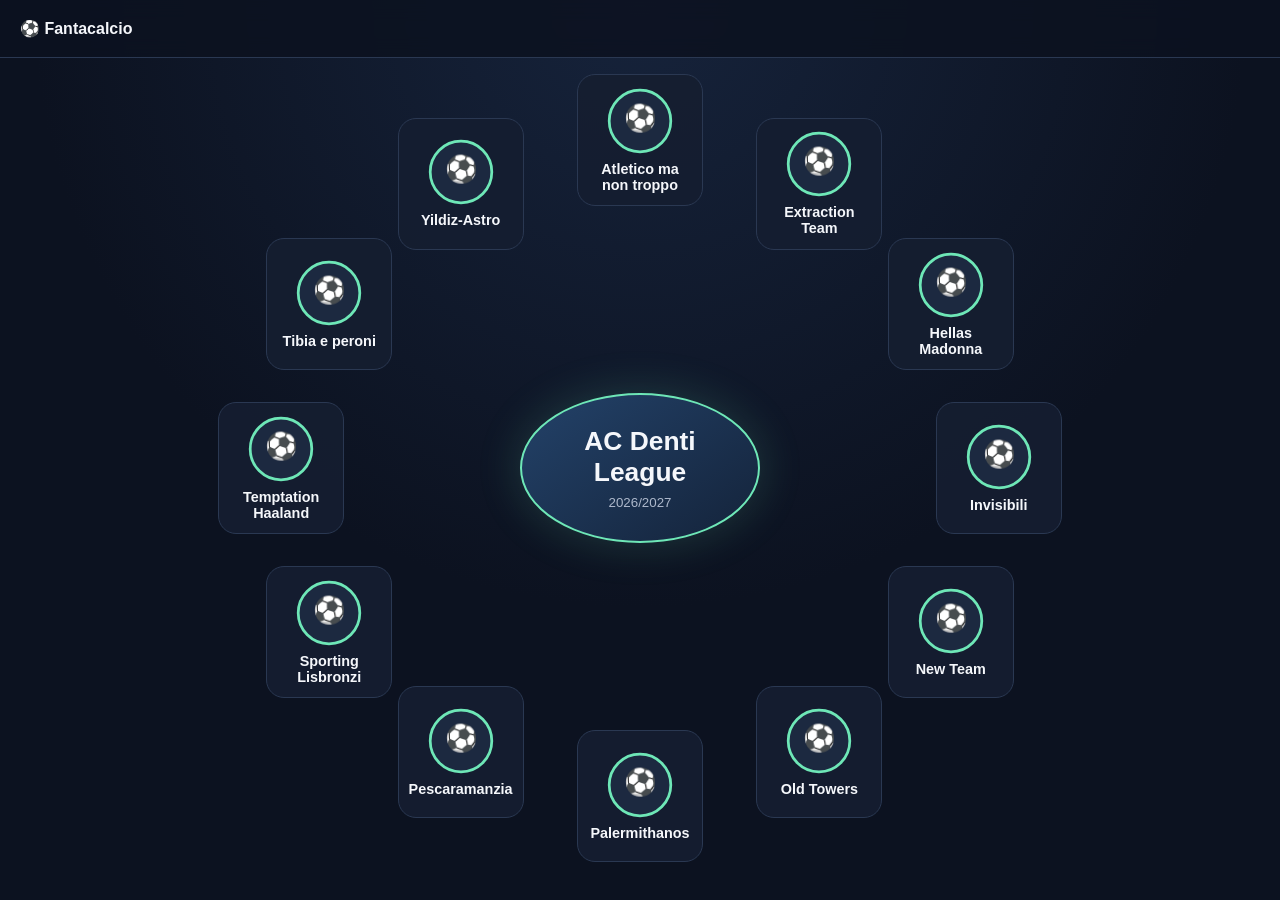
==== docs/index.html @ 5feabe35 "Prima versione Fantacalcio" ====
<!doctype html>
<html lang="it">
<head>
  <meta charset="utf-8">
  <meta name="viewport" content="width=device-width, initial-scale=1">
  <title>Fantacalcio</title>
  <link rel="stylesheet" href="assets/style.css">
</head>
<body data-page="home">
  <header class="topbar"><a href="index.html" class="brand">⚽ Fantacalcio</a></header>
  <main>
    <section id="empty-state" class="empty hidden"></section>
    <section id="radial-home" class="radial-home">
      <a id="league-center" class="league-center" href="league.html">
        <span id="league-name">La Mia Lega</span>
        <small id="season-name"></small>
      </a>
      <div id="radial-teams"></div>
    </section>
  </main>
  <script src="assets/app.js"></script>
</body>
</html>
---- docs/assets/style.css ----
:root {
  --bg: #0c1220;
  --panel: #151e30;
  --panel2: #1c2940;
  --text: #f5f7fb;
  --muted: #aeb9cc;
  --accent: #6ee7b7;
  --line: #2a3852;
  --gold: #f7c948;
}
* { box-sizing: border-box; }
html { scroll-behavior: smooth; }
body {
  margin: 0;
  font-family: Arial, Helvetica, sans-serif;
  background: radial-gradient(circle at top, #16233b 0, var(--bg) 55%);
  color: var(--text);
  min-height: 100vh;
}
a { color: inherit; text-decoration: none; }
.topbar {
  min-height: 58px;
  padding: 12px 20px;
  display: flex;
  align-items: center;
  gap: 18px;
  justify-content: space-between;
  border-bottom: 1px solid var(--line);
  background: rgba(12,18,32,.86);
  position: sticky;
  top: 0;
  backdrop-filter: blur(10px);
  z-index: 20;
}
.brand { font-weight: 800; }
.container { max-width: 1180px; margin: 0 auto; padding: 28px 18px 60px; }
.hero { text-align: center; margin: 10px 0 24px; }
.hero h1 { font-size: clamp(2rem, 5vw, 4rem); margin: 0; }
.hero p, .team-hero p { color: var(--muted); }
.section-nav {
  display: flex; flex-wrap: wrap; gap: 10px; justify-content: center; margin-bottom: 28px;
}
.section-nav a {
  background: var(--panel2); border: 1px solid var(--line); border-radius: 999px;
  padding: 10px 16px;
}
.panel {
  background: rgba(21,30,48,.94);
  border: 1px solid var(--line);
  border-radius: 18px;
  padding: 18px;
  margin: 18px 0;
  box-shadow: 0 12px 34px rgba(0,0,0,.18);
}
.panel h2 { margin-top: 0; }
.panel h3 { margin-top: 28px; }
.table-wrap { overflow-x: auto; }
table { width: 100%; border-collapse: collapse; min-width: 620px; }
th, td { padding: 11px 10px; border-bottom: 1px solid var(--line); text-align: center; }
th { color: var(--muted); font-size: .9rem; }
td.team-cell { text-align: left; font-weight: 700; }
.small-logo { width: 30px; height: 30px; object-fit: contain; vertical-align: middle; margin-right: 8px; }
.big-logo { width: 130px; height: 130px; object-fit: contain; }
.team-hero {
  display: flex; gap: 24px; align-items: center;
  background: rgba(21,30,48,.84); border: 1px solid var(--line);
  border-radius: 20px; padding: 20px;
}
.team-hero h1 { margin: 0; font-size: clamp(2rem,5vw,3.4rem); }
.two-cols { display: grid; grid-template-columns: 1fr 1fr; gap: 18px; }
.cards { display: grid; grid-template-columns: repeat(auto-fit,minmax(230px,1fr)); gap: 14px; }
.card {
  background: var(--panel2); border: 1px solid var(--line); border-radius: 14px;
  padding: 16px;
}
.card h3, .card p { margin: 5px 0; }
.card-logo { width: 60px; height: 60px; object-fit: contain; }
.round { margin: 18px 0 26px; }
.round h3 { color: var(--accent); }
.match {
  display: grid; grid-template-columns: 1fr auto 1fr;
  gap: 10px; align-items: center;
  padding: 12px 0; border-bottom: 1px solid var(--line);
}
.match .home { text-align: right; }
.match .away { text-align: left; }
.score {
  font-weight: 900; font-size: 1.1rem; padding: 6px 10px;
  background: #0b1323; border-radius: 9px;
}
.match-details { grid-column: 1 / -1; color: var(--muted); font-size: .9rem; text-align: center; }
.ranking-row {
  display: grid; grid-template-columns: 42px 1fr auto; gap: 8px;
  padding: 10px 0; border-bottom: 1px solid var(--line); align-items: center;
}
.medal { font-size: 1.2rem; text-align: center; }
.muted { color: var(--muted); }
.empty { max-width: 650px; margin: 80px auto; padding: 24px; text-align: center; }
.hidden { display: none !important; }

/* Home a raggiera */
.radial-home {
  width: min(920px, 96vw);
  height: min(820px, calc(100vh - 70px));
  min-height: 650px;
  margin: 0 auto;
  position: relative;
}
.league-center {
  position: absolute; left: 50%; top: 50%; transform: translate(-50%,-50%);
  width: 240px; min-height: 150px; border-radius: 50%;
  display: flex; flex-direction: column; align-items: center; justify-content: center;
  text-align: center; padding: 22px;
  background: linear-gradient(145deg,#234269,#14233a);
  border: 2px solid var(--accent);
  box-shadow: 0 0 45px rgba(110,231,183,.18);
  z-index: 3;
}
.league-center span { font-size: 1.65rem; font-weight: 900; }
.league-center small { margin-top: 7px; color: var(--muted); }
.radial-team {
  width: 126px; min-height: 132px;
  position: absolute;
  transform: translate(-50%,-50%);
  display: flex; flex-direction: column; align-items: center; justify-content: center;
  text-align: center;
  border-radius: 18px; padding: 9px;
  background: rgba(21,30,48,.92); border: 1px solid var(--line);
  transition: transform .18s ease, border-color .18s ease;
}
.radial-team:hover { transform: translate(-50%,-50%) scale(1.07); border-color: var(--accent); }
.radial-team img { width: 66px; height: 66px; object-fit: contain; margin-bottom: 7px; }
.radial-team span { font-size: .9rem; font-weight: 800; }

@media (max-width: 720px) {
  .radial-home { height: auto; min-height: 0; padding: 28px 14px; display: flex; flex-direction: column; }
  .league-center { position: static; transform: none; margin: 10px auto 26px; border-radius: 24px; width: min(100%, 320px); }
  #radial-teams { display: grid; grid-template-columns: repeat(2,1fr); gap: 12px; }
  .radial-team { position: static !important; transform: none !important; width: auto; min-height: 128px; }
  .two-cols { grid-template-columns: 1fr; }
  .team-hero { flex-direction: column; text-align: center; }
}
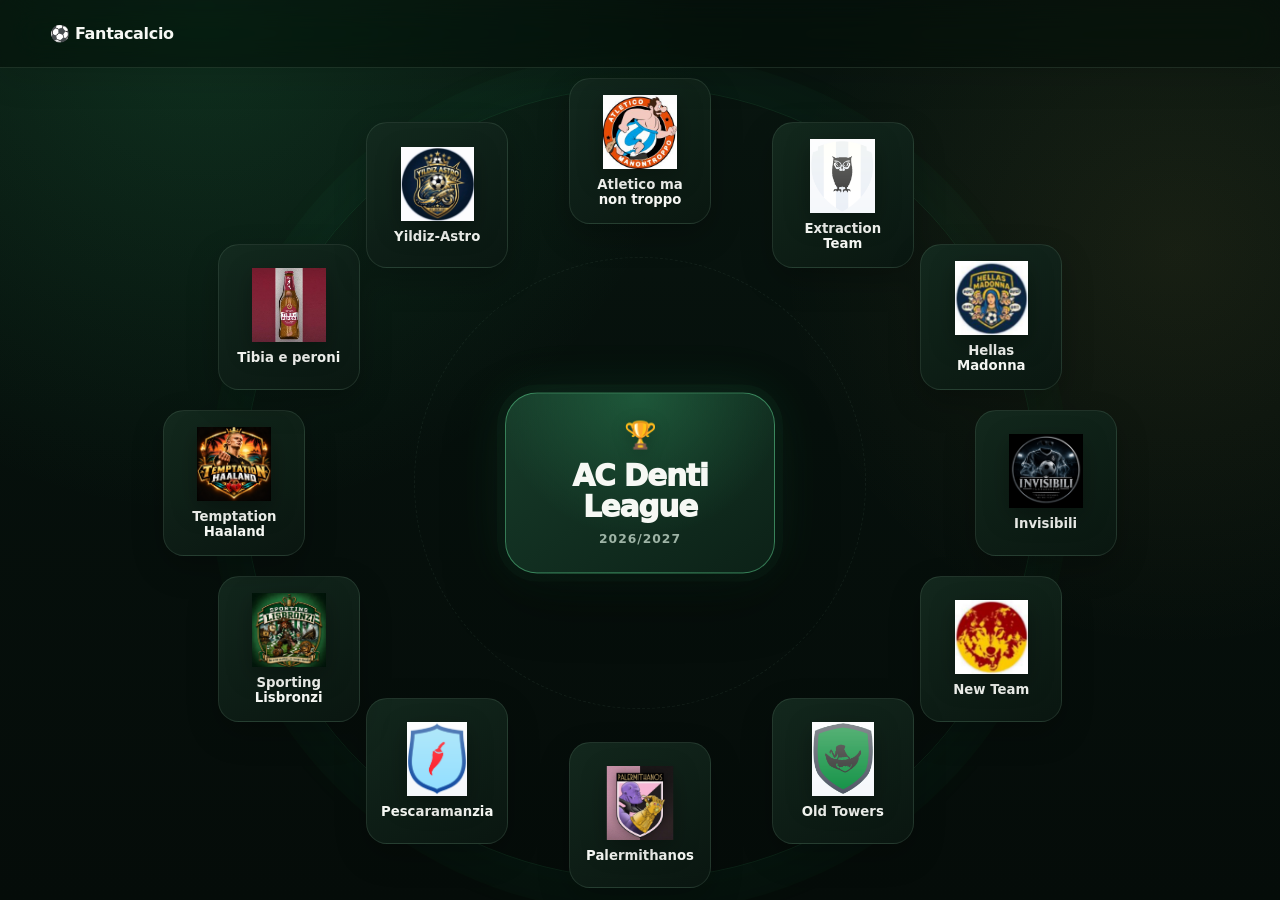
==== commit 29a41669: "Aggiornamento fantacalcio 2026-09-09 10:14" ====
--- a/docs/index.html
+++ b/docs/index.html
@@ -3,6 +3,7 @@
 <head>
   <meta charset="utf-8">
   <meta name="viewport" content="width=device-width, initial-scale=1">
+  <meta name="theme-color" content="#07110d">
   <title>Fantacalcio</title>
   <link rel="stylesheet" href="assets/style.css">
 </head>
--- a/docs/assets/style.css
+++ b/docs/assets/style.css
@@ -1,142 +1,608 @@
 :root {
-  --bg: #0c1220;
-  --panel: #151e30;
-  --panel2: #1c2940;
-  --text: #f5f7fb;
-  --muted: #aeb9cc;
-  --accent: #6ee7b7;
-  --line: #2a3852;
-  --gold: #f7c948;
-}
+  --bg: #07110d;
+  --bg-soft: #0b1712;
+  --panel: rgba(13, 27, 21, .90);
+  --panel-solid: #0f2018;
+  --panel2: #14291f;
+  --panel3: #193326;
+  --text: #f6f8f4;
+  --muted: #9db1a4;
+  --accent: #45e38d;
+  --accent-strong: #25c86f;
+  --accent-soft: rgba(69, 227, 141, .12);
+  --line: rgba(164, 206, 179, .14);
+  --line-strong: rgba(164, 206, 179, .25);
+  --gold: #f3c85b;
+  --silver: #c6d1cd;
+  --bronze: #c98b59;
+  --danger: #ff7777;
+  --radius: 22px;
+  --shadow: 0 24px 70px rgba(0, 0, 0, .28);
+}
+
 * { box-sizing: border-box; }
-html { scroll-behavior: smooth; }
+html { scroll-behavior: smooth; scroll-padding-top: 92px; }
 body {
   margin: 0;
-  font-family: Arial, Helvetica, sans-serif;
-  background: radial-gradient(circle at top, #16233b 0, var(--bg) 55%);
+  min-height: 100vh;
+  font-family: Inter, ui-sans-serif, system-ui, -apple-system, BlinkMacSystemFont, "Segoe UI", sans-serif;
   color: var(--text);
-  min-height: 100vh;
-}
+  background:
+    radial-gradient(circle at 16% 2%, rgba(46, 171, 101, .18), transparent 31rem),
+    radial-gradient(circle at 92% 28%, rgba(243, 200, 91, .07), transparent 25rem),
+    linear-gradient(180deg, #091610 0%, #06100c 46%, #050c09 100%);
+  overflow-x: hidden;
+}
+body::before {
+  content: "";
+  position: fixed;
+  inset: 0;
+  z-index: -1;
+  pointer-events: none;
+  opacity: .34;
+  background-image:
+    linear-gradient(rgba(255,255,255,.015) 1px, transparent 1px),
+    linear-gradient(90deg, rgba(255,255,255,.015) 1px, transparent 1px);
+  background-size: 42px 42px;
+  mask-image: linear-gradient(to bottom, #000, transparent 78%);
+}
+
 a { color: inherit; text-decoration: none; }
+a, button { -webkit-tap-highlight-color: transparent; }
+
 .topbar {
-  min-height: 58px;
-  padding: 12px 20px;
+  min-height: 68px;
+  padding: 12px max(18px, calc((100vw - 1180px) / 2));
   display: flex;
   align-items: center;
   gap: 18px;
   justify-content: space-between;
   border-bottom: 1px solid var(--line);
-  background: rgba(12,18,32,.86);
+  background: rgba(5, 13, 9, .76);
   position: sticky;
   top: 0;
-  backdrop-filter: blur(10px);
+  backdrop-filter: blur(18px) saturate(125%);
+  -webkit-backdrop-filter: blur(18px) saturate(125%);
   z-index: 20;
-}
-.brand { font-weight: 800; }
-.container { max-width: 1180px; margin: 0 auto; padding: 28px 18px 60px; }
-.hero { text-align: center; margin: 10px 0 24px; }
-.hero h1 { font-size: clamp(2rem, 5vw, 4rem); margin: 0; }
+  box-shadow: 0 10px 35px rgba(0,0,0,.12);
+}
+.brand {
+  display: inline-flex;
+  align-items: center;
+  gap: 9px;
+  font-weight: 900;
+  letter-spacing: -.02em;
+}
+.brand::first-letter { color: var(--accent); }
+.topbar > strong,
+.topbar > a:not(.brand) {
+  color: var(--muted);
+  font-size: .9rem;
+  font-weight: 750;
+}
+.topbar a { transition: color .18s ease, transform .18s ease; }
+.topbar a:hover { color: var(--accent); }
+
+.container { max-width: 1180px; margin: 0 auto; padding: 38px 18px 74px; }
+.hero {
+  text-align: center;
+  margin: 4px auto 28px;
+  padding: 26px 14px 12px;
+}
+.hero::before {
+  content: "CAMPIONATO";
+  display: inline-flex;
+  padding: 7px 11px;
+  margin-bottom: 12px;
+  border: 1px solid rgba(69,227,141,.26);
+  border-radius: 999px;
+  background: var(--accent-soft);
+  color: #8df0b9;
+  font-size: .68rem;
+  font-weight: 900;
+  letter-spacing: .18em;
+}
+.hero h1 {
+  font-size: clamp(2.35rem, 6vw, 4.7rem);
+  line-height: .98;
+  letter-spacing: -.055em;
+  margin: 0;
+  text-wrap: balance;
+}
 .hero p, .team-hero p { color: var(--muted); }
+.hero p { margin: 12px 0 0; font-weight: 650; }
+
 .section-nav {
-  display: flex; flex-wrap: wrap; gap: 10px; justify-content: center; margin-bottom: 28px;
+  position: sticky;
+  top: 82px;
+  z-index: 10;
+  width: fit-content;
+  max-width: 100%;
+  margin: 0 auto 30px;
+  padding: 7px;
+  display: flex;
+  flex-wrap: wrap;
+  gap: 5px;
+  justify-content: center;
+  border: 1px solid var(--line);
+  border-radius: 999px;
+  background: rgba(9, 22, 16, .82);
+  backdrop-filter: blur(14px);
+  -webkit-backdrop-filter: blur(14px);
+  box-shadow: 0 14px 38px rgba(0,0,0,.18);
 }
 .section-nav a {
-  background: var(--panel2); border: 1px solid var(--line); border-radius: 999px;
-  padding: 10px 16px;
-}
+  padding: 9px 14px;
+  border-radius: 999px;
+  color: var(--muted);
+  font-size: .86rem;
+  font-weight: 800;
+  transition: background .18s ease, color .18s ease, transform .18s ease;
+}
+.section-nav a:hover {
+  color: var(--text);
+  background: var(--panel3);
+  transform: translateY(-1px);
+}
+
 .panel {
-  background: rgba(21,30,48,.94);
+  position: relative;
+  overflow: hidden;
+  background: linear-gradient(145deg, rgba(18, 37, 28, .93), rgba(10, 23, 17, .95));
+  border: 1px solid var(--line);
+  border-radius: var(--radius);
+  padding: clamp(18px, 3vw, 28px);
+  margin: 20px 0;
+  box-shadow: var(--shadow);
+}
+.panel::before {
+  content: "";
+  position: absolute;
+  inset: 0 auto auto 0;
+  width: 100%;
+  height: 1px;
+  background: linear-gradient(90deg, transparent, rgba(69,227,141,.38), transparent);
+  opacity: .65;
+}
+.panel h2 {
+  margin: 0 0 20px;
+  font-size: clamp(1.25rem, 2vw, 1.55rem);
+  letter-spacing: -.025em;
+}
+.panel h3 { margin-top: 30px; letter-spacing: -.015em; }
+
+.table-wrap {
+  overflow-x: auto;
+  border: 1px solid var(--line);
+  border-radius: 16px;
+  background: rgba(4, 13, 9, .25);
+  scrollbar-color: var(--panel3) transparent;
+}
+table { width: 100%; border-collapse: collapse; min-width: 650px; }
+th, td {
+  padding: 13px 11px;
+  border-bottom: 1px solid var(--line);
+  text-align: center;
+  vertical-align: middle;
+}
+thead { background: rgba(255,255,255,.025); }
+th {
+  color: #81978a;
+  font-size: .72rem;
+  font-weight: 900;
+  letter-spacing: .08em;
+  text-transform: uppercase;
+}
+tbody tr { transition: background .18s ease; }
+tbody tr:last-child td { border-bottom: 0; }
+tbody tr:hover { background: rgba(69,227,141,.045); }
+td.team-cell { text-align: left; font-weight: 800; }
+td.team-cell a { transition: color .18s ease; }
+td.team-cell a:hover { color: var(--accent); }
+#standings-table tbody tr:nth-child(1) { background: linear-gradient(90deg, rgba(243,200,91,.10), transparent 56%); }
+#standings-table tbody tr:nth-child(1) td:first-child strong { color: var(--gold); }
+#standings-table tbody tr:nth-child(2) td:first-child strong { color: var(--silver); }
+#standings-table tbody tr:nth-child(3) td:first-child strong { color: var(--bronze); }
+#standings-table td:last-child strong {
+  display: inline-grid;
+  min-width: 34px;
+  min-height: 34px;
+  place-items: center;
+  border-radius: 10px;
+  background: rgba(69,227,141,.10);
+  color: #8ff2ba;
+}
+.small-logo {
+  width: 32px;
+  height: 32px;
+  object-fit: contain;
+  vertical-align: middle;
+  margin-right: 9px;
+  filter: drop-shadow(0 4px 8px rgba(0,0,0,.22));
+}
+.big-logo {
+  width: 142px;
+  height: 142px;
+  object-fit: contain;
+  filter: drop-shadow(0 14px 24px rgba(0,0,0,.35));
+}
+
+.team-hero {
+  position: relative;
+  overflow: hidden;
+  display: flex;
+  gap: 30px;
+  align-items: center;
+  min-height: 215px;
+  background:
+    radial-gradient(circle at 10% 30%, rgba(69,227,141,.14), transparent 22rem),
+    linear-gradient(135deg, rgba(20,43,31,.96), rgba(8,19,14,.96));
+  border: 1px solid var(--line-strong);
+  border-radius: 28px;
+  padding: clamp(24px, 4vw, 38px);
+  box-shadow: var(--shadow);
+}
+.team-hero::after {
+  content: "";
+  position: absolute;
+  width: 280px;
+  height: 280px;
+  right: -115px;
+  top: -145px;
+  border: 1px solid rgba(69,227,141,.16);
+  border-radius: 50%;
+  box-shadow: 0 0 0 34px rgba(69,227,141,.025), 0 0 0 72px rgba(69,227,141,.02);
+}
+.team-hero > * { position: relative; z-index: 1; }
+.team-hero h1 {
+  margin: 0 0 9px;
+  font-size: clamp(2.2rem, 5vw, 4rem);
+  line-height: .98;
+  letter-spacing: -.05em;
+}
+.team-hero p { margin: 7px 0; font-weight: 650; }
+.team-hero p:first-of-type::before { content: "👤 "; }
+.team-hero p:last-of-type::before { content: "📅 "; }
+
+.two-cols { display: grid; grid-template-columns: 1fr 1fr; gap: 20px; }
+.cards { display: grid; grid-template-columns: repeat(auto-fit,minmax(230px,1fr)); gap: 14px; }
+.card {
+  position: relative;
+  overflow: hidden;
+  min-height: 142px;
+  background: linear-gradient(150deg, rgba(26, 52, 39, .92), rgba(16, 34, 25, .94));
   border: 1px solid var(--line);
   border-radius: 18px;
   padding: 18px;
-  margin: 18px 0;
-  box-shadow: 0 12px 34px rgba(0,0,0,.18);
-}
-.panel h2 { margin-top: 0; }
-.panel h3 { margin-top: 28px; }
-.table-wrap { overflow-x: auto; }
-table { width: 100%; border-collapse: collapse; min-width: 620px; }
-th, td { padding: 11px 10px; border-bottom: 1px solid var(--line); text-align: center; }
-th { color: var(--muted); font-size: .9rem; }
-td.team-cell { text-align: left; font-weight: 700; }
-.small-logo { width: 30px; height: 30px; object-fit: contain; vertical-align: middle; margin-right: 8px; }
-.big-logo { width: 130px; height: 130px; object-fit: contain; }
-.team-hero {
-  display: flex; gap: 24px; align-items: center;
-  background: rgba(21,30,48,.84); border: 1px solid var(--line);
-  border-radius: 20px; padding: 20px;
-}
-.team-hero h1 { margin: 0; font-size: clamp(2rem,5vw,3.4rem); }
-.two-cols { display: grid; grid-template-columns: 1fr 1fr; gap: 18px; }
-.cards { display: grid; grid-template-columns: repeat(auto-fit,minmax(230px,1fr)); gap: 14px; }
-.card {
-  background: var(--panel2); border: 1px solid var(--line); border-radius: 14px;
-  padding: 16px;
-}
-.card h3, .card p { margin: 5px 0; }
-.card-logo { width: 60px; height: 60px; object-fit: contain; }
-.round { margin: 18px 0 26px; }
-.round h3 { color: var(--accent); }
+  transition: transform .2s ease, border-color .2s ease, box-shadow .2s ease;
+}
+a.card:hover {
+  transform: translateY(-4px);
+  border-color: rgba(69,227,141,.35);
+  box-shadow: 0 16px 34px rgba(0,0,0,.24);
+}
+.card h3 { margin: 8px 0 5px; }
+.card p { margin: 5px 0; }
+.card-logo {
+  width: 60px;
+  height: 60px;
+  object-fit: contain;
+  filter: drop-shadow(0 8px 12px rgba(0,0,0,.25));
+}
+#champions-history .card {
+  padding-top: 64px;
+  text-align: center;
+  background:
+    radial-gradient(circle at 50% 0%, rgba(243,200,91,.15), transparent 55%),
+    linear-gradient(150deg, rgba(28,49,38,.94), rgba(13,29,21,.96));
+}
+#champions-history .card::before {
+  content: "🏆";
+  position: absolute;
+  top: 16px;
+  left: 50%;
+  transform: translateX(-50%);
+  font-size: 1.75rem;
+}
+#champions-history .card-logo { width: 72px; height: 72px; }
+
+.round {
+  margin: 22px 0 34px;
+  border: 1px solid var(--line);
+  border-radius: 18px;
+  overflow: hidden;
+  background: rgba(4,13,9,.22);
+}
+.round h3 {
+  margin: 0;
+  padding: 13px 16px;
+  color: #8ef1b9;
+  background: rgba(69,227,141,.065);
+  border-bottom: 1px solid var(--line);
+  font-size: .82rem;
+  letter-spacing: .09em;
+  text-transform: uppercase;
+}
 .match {
-  display: grid; grid-template-columns: 1fr auto 1fr;
-  gap: 10px; align-items: center;
-  padding: 12px 0; border-bottom: 1px solid var(--line);
-}
-.match .home { text-align: right; }
-.match .away { text-align: left; }
+  display: grid;
+  grid-template-columns: minmax(110px,1fr) auto minmax(110px,1fr);
+  gap: 12px;
+  align-items: center;
+  padding: 15px 17px;
+  border-bottom: 1px solid var(--line);
+  transition: background .18s ease;
+}
+.match:last-child { border-bottom: 0; }
+.match:hover { background: rgba(255,255,255,.018); }
+.match .home { text-align: right; font-weight: 720; }
+.match .away { text-align: left; font-weight: 720; }
+.match a:hover { color: var(--accent); }
 .score {
-  font-weight: 900; font-size: 1.1rem; padding: 6px 10px;
-  background: #0b1323; border-radius: 9px;
-}
-.match-details { grid-column: 1 / -1; color: var(--muted); font-size: .9rem; text-align: center; }
+  min-width: 76px;
+  text-align: center;
+  font-weight: 950;
+  font-size: 1.05rem;
+  padding: 8px 11px;
+  background: #06100c;
+  border: 1px solid var(--line);
+  border-radius: 11px;
+  box-shadow: inset 0 1px rgba(255,255,255,.025);
+}
+.match-details {
+  grid-column: 1 / -1;
+  color: var(--muted);
+  font-size: .82rem;
+  line-height: 1.5;
+  text-align: center;
+}
+.result-v, .result-n, .result-p {
+  display: inline-grid;
+  width: 31px;
+  height: 31px;
+  place-items: center;
+  border-radius: 9px;
+  font-size: .8rem;
+}
+.result-v { color: #90f2b9; background: rgba(69,227,141,.12); }
+.result-n { color: #f0d88d; background: rgba(243,200,91,.11); }
+.result-p { color: #ff9b9b; background: rgba(255,119,119,.10); }
+
 .ranking-row {
-  display: grid; grid-template-columns: 42px 1fr auto; gap: 8px;
-  padding: 10px 0; border-bottom: 1px solid var(--line); align-items: center;
-}
-.medal { font-size: 1.2rem; text-align: center; }
+  display: grid;
+  grid-template-columns: 44px 1fr auto;
+  gap: 10px;
+  padding: 12px 4px;
+  border-bottom: 1px solid var(--line);
+  align-items: center;
+}
+.ranking-row:last-child { border-bottom: 0; }
+.ranking-row > strong:last-child {
+  min-width: 34px;
+  text-align: center;
+  color: #8ef1b9;
+}
+.medal { font-size: 1.05rem; text-align: center; font-weight: 900; }
 .muted { color: var(--muted); }
-.empty { max-width: 650px; margin: 80px auto; padding: 24px; text-align: center; }
+.empty {
+  max-width: 650px;
+  margin: 80px auto;
+  padding: 34px;
+  text-align: center;
+  border: 1px solid var(--line);
+  border-radius: 24px;
+  background: var(--panel);
+}
 .hidden { display: none !important; }
 
 /* Home a raggiera */
+body[data-page="home"] { min-height: 100svh; }
+body[data-page="home"] .topbar {
+  background: rgba(5,13,9,.55);
+}
 .radial-home {
-  width: min(920px, 96vw);
-  height: min(820px, calc(100vh - 70px));
-  min-height: 650px;
+  width: min(1040px, 97vw);
+  height: min(890px, calc(100svh - 70px));
+  min-height: 700px;
   margin: 0 auto;
   position: relative;
 }
+.radial-home::before,
+.radial-home::after {
+  content: "";
+  position: absolute;
+  left: 50%;
+  top: 50%;
+  transform: translate(-50%,-50%);
+  border-radius: 50%;
+  pointer-events: none;
+}
+.radial-home::before {
+  width: min(79%, 790px);
+  aspect-ratio: 1;
+  border: 1px solid rgba(69,227,141,.10);
+  box-shadow: 0 0 0 34px rgba(69,227,141,.018), 0 0 80px rgba(69,227,141,.035);
+}
+.radial-home::after {
+  width: min(45%, 450px);
+  aspect-ratio: 1;
+  border: 1px dashed rgba(164,206,179,.08);
+}
 .league-center {
-  position: absolute; left: 50%; top: 50%; transform: translate(-50%,-50%);
-  width: 240px; min-height: 150px; border-radius: 50%;
-  display: flex; flex-direction: column; align-items: center; justify-content: center;
-  text-align: center; padding: 22px;
-  background: linear-gradient(145deg,#234269,#14233a);
-  border: 2px solid var(--accent);
-  box-shadow: 0 0 45px rgba(110,231,183,.18);
+  position: absolute;
+  left: 50%;
+  top: 50%;
+  transform: translate(-50%,-50%);
+  width: 270px;
+  min-height: 180px;
+  border-radius: 32px;
+  display: flex;
+  flex-direction: column;
+  align-items: center;
+  justify-content: center;
+  text-align: center;
+  padding: 26px;
+  background:
+    radial-gradient(circle at 50% 0%, rgba(69,227,141,.20), transparent 65%),
+    linear-gradient(145deg,#173c2a,#0c2117);
+  border: 1px solid rgba(110, 244, 166, .42);
+  box-shadow: 0 24px 60px rgba(0,0,0,.37), 0 0 0 8px rgba(69,227,141,.035), 0 0 55px rgba(69,227,141,.11);
   z-index: 3;
-}
-.league-center span { font-size: 1.65rem; font-weight: 900; }
-.league-center small { margin-top: 7px; color: var(--muted); }
+  transition: transform .2s ease, border-color .2s ease, box-shadow .2s ease;
+}
+.league-center::before {
+  content: "🏆";
+  display: block;
+  margin-bottom: 10px;
+  font-size: 1.65rem;
+  filter: drop-shadow(0 4px 8px rgba(0,0,0,.25));
+}
+.league-center:hover {
+  transform: translate(-50%,-50%) scale(1.025);
+  border-color: rgba(110,244,166,.72);
+  box-shadow: 0 28px 70px rgba(0,0,0,.42), 0 0 65px rgba(69,227,141,.16);
+}
+.league-center span {
+  font-size: clamp(1.45rem, 2.6vw, 1.85rem);
+  line-height: 1.05;
+  letter-spacing: -.04em;
+  font-weight: 950;
+}
+.league-center small {
+  margin-top: 9px;
+  color: #9eb4a6;
+  font-size: .77rem;
+  font-weight: 800;
+  letter-spacing: .08em;
+  text-transform: uppercase;
+}
 .radial-team {
-  width: 126px; min-height: 132px;
+  width: 142px;
+  min-height: 146px;
   position: absolute;
   transform: translate(-50%,-50%);
-  display: flex; flex-direction: column; align-items: center; justify-content: center;
-  text-align: center;
-  border-radius: 18px; padding: 9px;
-  background: rgba(21,30,48,.92); border: 1px solid var(--line);
-  transition: transform .18s ease, border-color .18s ease;
-}
-.radial-team:hover { transform: translate(-50%,-50%) scale(1.07); border-color: var(--accent); }
-.radial-team img { width: 66px; height: 66px; object-fit: contain; margin-bottom: 7px; }
-.radial-team span { font-size: .9rem; font-weight: 800; }
+  display: flex;
+  flex-direction: column;
+  align-items: center;
+  justify-content: center;
+  text-align: center;
+  border-radius: 21px;
+  padding: 11px;
+  background: linear-gradient(150deg, rgba(20,42,31,.94), rgba(10,23,17,.94));
+  border: 1px solid var(--line);
+  box-shadow: 0 12px 32px rgba(0,0,0,.24);
+  transition: transform .2s ease, border-color .2s ease, box-shadow .2s ease, background .2s ease;
+  z-index: 2;
+}
+.radial-team::after {
+  content: "";
+  position: absolute;
+  inset: auto 18px 0;
+  height: 2px;
+  border-radius: 2px;
+  background: linear-gradient(90deg, transparent, var(--accent), transparent);
+  opacity: 0;
+  transition: opacity .2s ease;
+}
+.radial-team:hover {
+  transform: translate(-50%,-50%) translateY(-3px) scale(1.065);
+  border-color: rgba(69,227,141,.43);
+  background: linear-gradient(150deg, rgba(28,57,42,.96), rgba(11,28,20,.96));
+  box-shadow: 0 20px 40px rgba(0,0,0,.34), 0 0 24px rgba(69,227,141,.07);
+}
+.radial-team:hover::after { opacity: 1; }
+.radial-team img {
+  width: 74px;
+  height: 74px;
+  object-fit: contain;
+  margin-bottom: 8px;
+  filter: drop-shadow(0 8px 12px rgba(0,0,0,.28));
+}
+.radial-team span {
+  max-width: 118px;
+  font-size: .83rem;
+  line-height: 1.15;
+  font-weight: 850;
+}
+
+/* Ruoli nella rosa */
+.role-badge {
+  display: inline-flex;
+  align-items: center;
+  justify-content: center;
+  min-width: 34px;
+  padding: 5px 8px;
+  border-radius: 8px;
+  border: 1px solid var(--line);
+  background: rgba(255,255,255,.035);
+  color: #b8c8be;
+  font-size: .74rem;
+  font-weight: 900;
+  letter-spacing: .04em;
+}
+
+@media (max-width: 900px) {
+  .radial-home { width: min(880px, 100vw); }
+  .radial-team { width: 130px; min-height: 138px; }
+  .radial-team img { width: 68px; height: 68px; }
+}
 
 @media (max-width: 720px) {
-  .radial-home { height: auto; min-height: 0; padding: 28px 14px; display: flex; flex-direction: column; }
-  .league-center { position: static; transform: none; margin: 10px auto 26px; border-radius: 24px; width: min(100%, 320px); }
-  #radial-teams { display: grid; grid-template-columns: repeat(2,1fr); gap: 12px; }
-  .radial-team { position: static !important; transform: none !important; width: auto; min-height: 128px; }
-  .two-cols { grid-template-columns: 1fr; }
-  .team-hero { flex-direction: column; text-align: center; }
-}
+  .topbar { min-height: 62px; padding: 11px 16px; }
+  .container { padding: 24px 13px 58px; }
+  .hero { padding-top: 18px; }
+  .section-nav {
+    position: static;
+    width: 100%;
+    border-radius: 18px;
+    display: grid;
+    grid-template-columns: repeat(2, 1fr);
+  }
+  .section-nav a { text-align: center; padding: 10px 8px; }
+  .panel { border-radius: 19px; padding: 18px 14px; }
+  .two-cols { grid-template-columns: 1fr; gap: 0; }
+  .team-hero { flex-direction: column; text-align: center; min-height: auto; border-radius: 22px; padding: 28px 18px; }
+  .big-logo { width: 120px; height: 120px; }
+
+  .radial-home {
+    height: auto;
+    min-height: 0;
+    padding: 28px 13px 50px;
+    display: flex;
+    flex-direction: column;
+  }
+  .radial-home::before, .radial-home::after { display: none; }
+  .league-center {
+    position: static;
+    transform: none;
+    margin: 8px auto 25px;
+    border-radius: 24px;
+    width: min(100%, 360px);
+    min-height: 164px;
+  }
+  .league-center:hover { transform: translateY(-2px); }
+  #radial-teams { display: grid; grid-template-columns: repeat(2,1fr); gap: 11px; width: 100%; }
+  .radial-team {
+    position: relative !important;
+    inset: auto !important;
+    transform: none !important;
+    width: auto;
+    min-height: 138px;
+  }
+  .radial-team:hover { transform: translateY(-3px) !important; }
+  .radial-team img { width: 67px; height: 67px; }
+
+  .match { grid-template-columns: 1fr auto 1fr; gap: 7px; padding: 13px 9px; font-size: .88rem; }
+  .score { min-width: 66px; padding: 7px 8px; font-size: .96rem; }
+}
+
+@media (max-width: 390px) {
+  #radial-teams { grid-template-columns: 1fr 1fr; gap: 9px; }
+  .radial-team { min-height: 128px; padding: 8px; }
+  .radial-team img { width: 61px; height: 61px; }
+  .radial-team span { font-size: .78rem; }
+  .section-nav a { font-size: .79rem; }
+}
+
+@media (prefers-reduced-motion: reduce) {
+  *, *::before, *::after { scroll-behavior: auto !important; transition: none !important; }
+}
